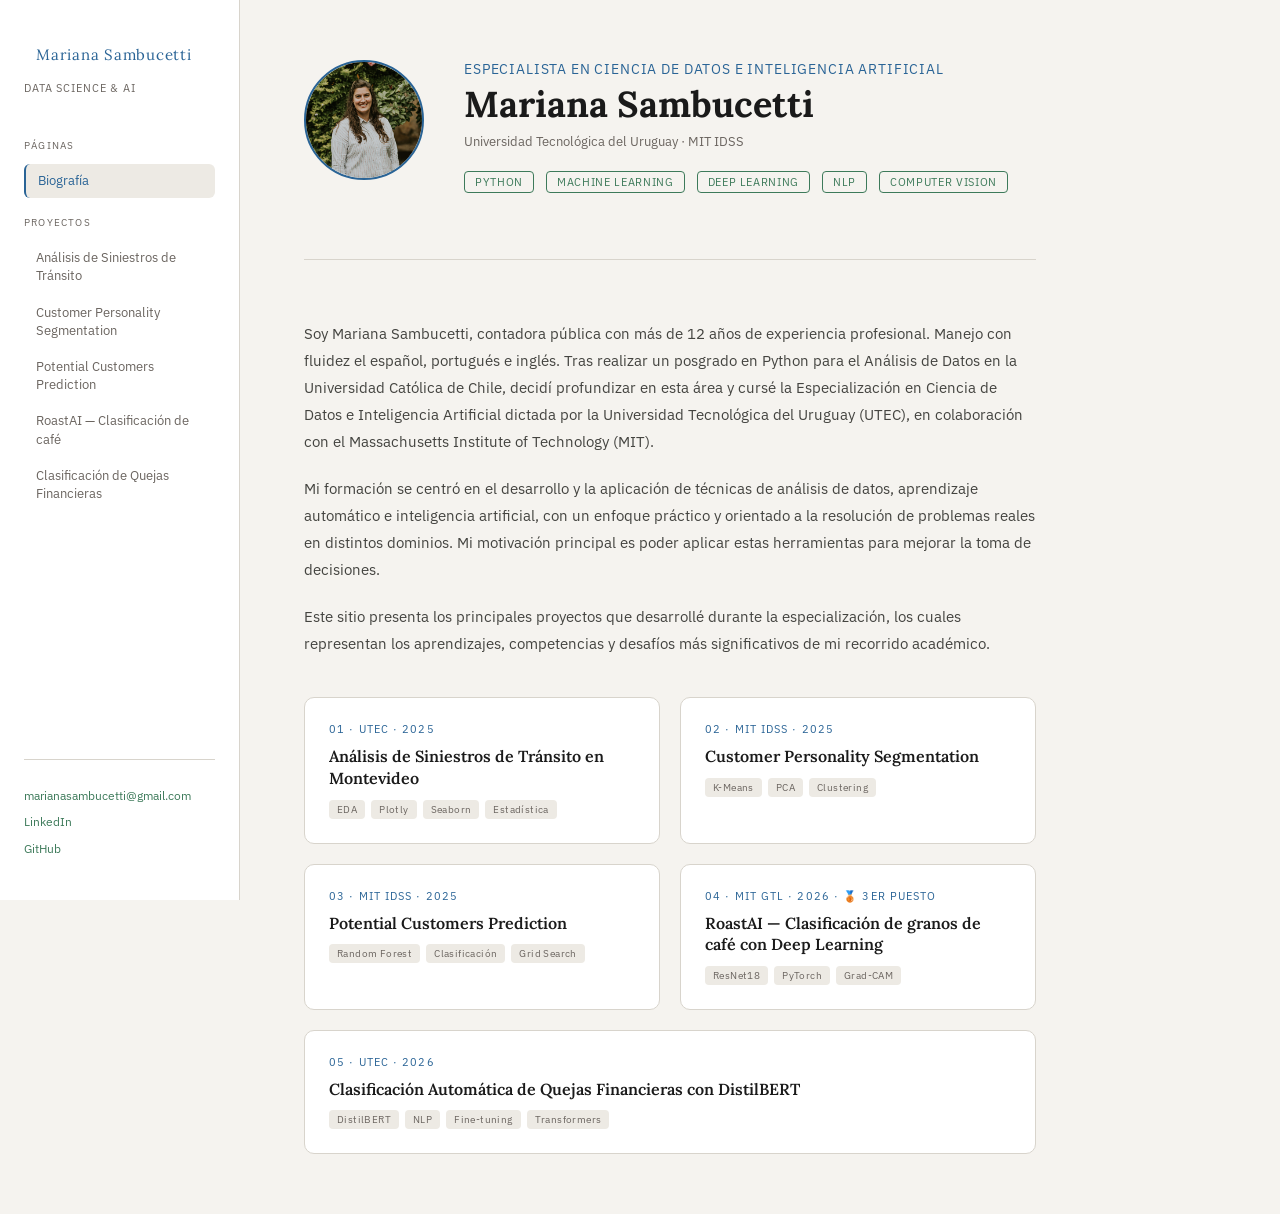
==== index.html @ 3543ed2f "More Files upload" ====
<!DOCTYPE html>
<html lang="es">
<head>
  <meta charset="UTF-8">
  <meta name="viewport" content="width=device-width, initial-scale=1.0">
  <title>Mariana Sambucetti — Data Science & AI</title>
  <link rel="stylesheet" href="style.css">
</head>
<body>

<nav>
  <a href="index.html" class="nav-brand">Mariana Sambucetti</a>
  <div class="nav-sub">Data Science & AI</div>
  <div class="nav-section">Páginas</div>
  <a href="index.html" class="active">Biografía</a>
  <div class="nav-section" style="margin-top:16px">Proyectos</div>
  <a href="siniestros.html">Análisis de Siniestros de Tránsito</a>
  <a href="customer-segmentation.html">Customer Personality Segmentation</a>
  <a href="potential-customers.html">Potential Customers Prediction</a>
  <a href="roast-ai.html">RoastAI — Clasificación de café</a>
  <a href="clasificacion-quejas.html">Clasificación de Quejas Financieras</a>
  <div class="nav-footer">
    <a href="mailto:marianasambucetti@gmail.com">marianasambucetti@gmail.com</a>
    <a href="https://www.linkedin.com/in/mariana-sambucetti/" target="_blank">LinkedIn</a>
    <a href="https://github.com/marianasambucetti" target="_blank">GitHub</a>
  </div>
</nav>

<main>
  <div class="hero">
    <img class="hero-photo" src="img-biografia/9973de826c82386aaa23225d4a81ae26.jpg" alt="Mariana Sambucetti">
    <div>
      <div class="hero-title">Especialista en Ciencia de Datos e Inteligencia Artificial</div>
      <h1 class="hero-name">Mariana Sambucetti</h1>
      <div class="hero-inst">Universidad Tecnológica del Uruguay · MIT IDSS</div>
      <span class="badge">Python</span>
      <span class="badge">Machine Learning</span>
      <span class="badge">Deep Learning</span>
      <span class="badge">NLP</span>
      <span class="badge">Computer Vision</span>
    </div>
  </div>

  <div class="bio">
    <p>Soy Mariana Sambucetti, contadora pública con más de 12 años de experiencia profesional. Manejo con fluidez el español, portugués e inglés. Tras realizar un posgrado en Python para el Análisis de Datos en la Universidad Católica de Chile, decidí profundizar en esta área y cursé la Especialización en Ciencia de Datos e Inteligencia Artificial dictada por la Universidad Tecnológica del Uruguay (UTEC), en colaboración con el Massachusetts Institute of Technology (MIT).</p>
    <p>Mi formación se centró en el desarrollo y la aplicación de técnicas de análisis de datos, aprendizaje automático e inteligencia artificial, con un enfoque práctico y orientado a la resolución de problemas reales en distintos dominios. Mi motivación principal es poder aplicar estas herramientas para mejorar la toma de decisiones.</p>
    <p>Este sitio presenta los principales proyectos que desarrollé durante la especialización, los cuales representan los aprendizajes, competencias y desafíos más significativos de mi recorrido académico.</p>
  </div>

  <div class="projects-grid">

    <a href="siniestros.html" class="project-card">
      <div class="card-num">01 · UTEC · 2025</div>
      <div class="card-title">Análisis de Siniestros de Tránsito en Montevideo</div>
      <div class="card-tags">
        <span class="tag">EDA</span>
        <span class="tag">Plotly</span>
        <span class="tag">Seaborn</span>
        <span class="tag">Estadística</span>
      </div>
    </a>

    <a href="customer-segmentation.html" class="project-card">
      <div class="card-num">02 · MIT IDSS · 2025</div>
      <div class="card-title">Customer Personality Segmentation</div>
      <div class="card-tags">
        <span class="tag">K-Means</span>
        <span class="tag">PCA</span>
        <span class="tag">Clustering</span>
      </div>
    </a>

    <a href="potential-customers.html" class="project-card">
      <div class="card-num">03 · MIT IDSS · 2025</div>
      <div class="card-title">Potential Customers Prediction</div>
      <div class="card-tags">
        <span class="tag">Random Forest</span>
        <span class="tag">Clasificación</span>
        <span class="tag">Grid Search</span>
      </div>
    </a>

    <a href="roast-ai.html" class="project-card">
      <div class="card-num">04 · MIT GTL · 2026 · 🥉 3er puesto</div>
      <div class="card-title">RoastAI — Clasificación de granos de café con Deep Learning</div>
      <div class="card-tags">
        <span class="tag">ResNet18</span>
        <span class="tag">PyTorch</span>
        <span class="tag">Grad-CAM</span>
      </div>
    </a>

    <a href="clasificacion-quejas.html" class="project-card" style="grid-column: 1 / -1">
      <div class="card-num">05 · UTEC · 2026</div>
      <div class="card-title">Clasificación Automática de Quejas Financieras con DistilBERT</div>
      <div class="card-tags">
        <span class="tag">DistilBERT</span>
        <span class="tag">NLP</span>
        <span class="tag">Fine-tuning</span>
        <span class="tag">Transformers</span>
      </div>
    </a>

  </div>
</main>

</body>
</html>
---- style.css ----
@import url('https://fonts.googleapis.com/css2?family=Lora:wght@400;600;700&family=IBM+Plex+Sans:wght@300;400;500&display=swap');

:root {
  --bg: #f5f3ef;
  --surface: #ffffff;
  --surface2: #edeae4;
  --border: #d8d4cc;
  --accent: #2a6496;
  --accent2: #3d7a5a;
  --text: #1a1a1a;
  --text-muted: #6b6560;
  --nav-w: 240px;
}

* { margin: 0; padding: 0; box-sizing: border-box; }

body {
  background: var(--bg);
  color: var(--text);
  font-family: 'IBM Plex Sans', sans-serif;
  font-weight: 400;
  display: flex;
  min-height: 100vh;
}

/* ── NAV LATERAL ── */
nav {
  position: fixed;
  top: 0; left: 0;
  width: var(--nav-w);
  height: 100vh;
  background: var(--surface);
  border-right: 1px solid var(--border);
  display: flex;
  flex-direction: column;
  padding: 36px 24px;
  z-index: 100;
  overflow-y: auto;
}

.nav-brand {
  font-family: 'Lora', serif;
  font-size: 15px;
  color: var(--accent);
  letter-spacing: 0.05em;
  margin-bottom: 8px;
  text-decoration: none;
  display: block;
  line-height: 1.4;
}

.nav-sub {
  font-size: 11px;
  color: var(--text-muted);
  letter-spacing: 0.08em;
  text-transform: uppercase;
  margin-bottom: 36px;
}

.nav-section {
  font-size: 10px;
  letter-spacing: 0.12em;
  text-transform: uppercase;
  color: var(--text-muted);
  margin-bottom: 12px;
  margin-top: 8px;
}

nav a {
  display: block;
  font-size: 13px;
  color: var(--text-muted);
  text-decoration: none;
  padding: 8px 12px;
  border-radius: 6px;
  margin-bottom: 2px;
  transition: all 0.2s;
  line-height: 1.4;
}

nav a:hover, nav a.active {
  color: var(--text);
  background: var(--surface2);
}

nav a.active {
  color: var(--accent);
  border-left: 2px solid var(--accent);
}

.nav-footer {
  margin-top: auto;
  padding-top: 24px;
  border-top: 1px solid var(--border);
  font-size: 12px;
  color: var(--text-muted);
}

.nav-footer a {
  color: var(--accent2) !important;
  font-size: 12px !important;
  padding: 4px 0 !important;
  background: none !important;
}

/* ── MAIN ── */
main {
  margin-left: var(--nav-w);
  flex: 1;
  padding: 60px 64px;
  max-width: 860px;
}

/* ── HERO (index) ── */
.hero {
  display: flex;
  align-items: flex-start;
  gap: 40px;
  margin-bottom: 60px;
  padding-bottom: 60px;
  border-bottom: 1px solid var(--border);
}

.hero-photo {
  width: 120px;
  height: 120px;
  border-radius: 50%;
  object-fit: cover;
  border: 2px solid var(--accent);
  flex-shrink: 0;
}

.hero-name {
  font-family: 'Lora', serif;
  font-size: 36px;
  font-weight: 700;
  line-height: 1.15;
  margin-bottom: 8px;
}

.hero-title {
  font-size: 14px;
  color: var(--accent);
  letter-spacing: 0.06em;
  text-transform: uppercase;
  margin-bottom: 6px;
}

.hero-inst {
  font-size: 13px;
  color: var(--text-muted);
  margin-bottom: 20px;
}

.badge {
  display: inline-block;
  font-size: 11px;
  letter-spacing: 0.06em;
  text-transform: uppercase;
  color: var(--accent2);
  border: 1px solid var(--accent2);
  border-radius: 4px;
  padding: 3px 10px;
  margin-right: 8px;
  margin-bottom: 6px;
}

/* ── TEXTO BIO ── */
.bio p {
  font-size: 15px;
  line-height: 1.8;
  color: #444440;
  margin-bottom: 20px;
}

/* ── GRILLA PROYECTOS (index) ── */
.projects-grid {
  display: grid;
  grid-template-columns: 1fr 1fr;
  gap: 20px;
  margin-top: 40px;
}

.project-card {
  background: var(--surface);
  border: 1px solid var(--border);
  border-radius: 10px;
  padding: 24px;
  text-decoration: none;
  color: var(--text);
  display: block;
  transition: all 0.25s;
  position: relative;
  overflow: hidden;
}

.project-card::before {
  content: '';
  position: absolute;
  top: 0; left: 0; right: 0;
  height: 3px;
  background: linear-gradient(90deg, var(--accent), var(--accent2));
  opacity: 0;
  transition: opacity 0.25s;
}

.project-card:hover {
  border-color: var(--accent);
  transform: translateY(-2px);
  box-shadow: 0 4px 20px rgba(0,0,0,0.10);
}

.project-card:hover::before { opacity: 1; }

.card-num {
  font-size: 11px;
  color: var(--accent);
  letter-spacing: 0.1em;
  text-transform: uppercase;
  margin-bottom: 10px;
}

.card-title {
  font-family: 'Lora', serif;
  font-size: 16px;
  font-weight: 600;
  line-height: 1.35;
  margin-bottom: 10px;
}

.card-tags {
  display: flex;
  flex-wrap: wrap;
  gap: 6px;
}

.tag {
  font-size: 10px;
  background: var(--surface2);
  color: var(--text-muted);
  border-radius: 4px;
  padding: 3px 8px;
  letter-spacing: 0.04em;
}

/* ── PÁGINA PROYECTO ── */
.project-header {
  margin-bottom: 48px;
  padding-bottom: 40px;
  border-bottom: 1px solid var(--border);
}

.project-meta {
  display: flex;
  flex-wrap: wrap;
  gap: 8px;
  margin-bottom: 20px;
}

.meta-item {
  font-size: 12px;
  color: var(--text-muted);
  background: var(--surface);
  border: 1px solid var(--border);
  border-radius: 4px;
  padding: 4px 12px;
}

.project-title {
  font-family: 'Lora', serif;
  font-size: 34px;
  font-weight: 700;
  line-height: 1.2;
  margin-bottom: 16px;
}

.award {
  display: inline-flex;
  align-items: center;
  gap: 8px;
  font-size: 13px;
  color: var(--accent);
  background: rgba(42,100,150,0.08);
  border: 1px solid rgba(42,100,150,0.25);
  border-radius: 6px;
  padding: 6px 14px;
  margin-bottom: 16px;
}

.project-img {
  width: 100%;
  max-height: 280px;
  object-fit: cover;
  border-radius: 8px;
  margin-top: 28px;
  border: 1px solid var(--border);
}

/* ── CONTENIDO PROYECTO ── */
.project-content h2 {
  font-family: 'Lora', serif;
  font-size: 22px;
  font-weight: 600;
  margin: 40px 0 16px;
  color: var(--accent);
}

.project-content p {
  font-size: 15px;
  line-height: 1.85;
  color: #444440;
  margin-bottom: 18px;
}

/* ── RECURSOS ── */
.recursos {
  margin-top: 56px;
  padding: 32px;
  background: var(--surface);
  border: 1px solid var(--border);
  border-radius: 12px;
}

.recursos h3 {
  font-family: 'Lora', serif;
  font-size: 18px;
  margin-bottom: 20px;
  color: var(--text);
}

.recursos-grid {
  display: flex;
  flex-wrap: wrap;
  gap: 12px;
}

.btn {
  display: inline-flex;
  align-items: center;
  gap: 8px;
  padding: 10px 20px;
  border-radius: 7px;
  font-size: 13px;
  font-family: 'IBM Plex Sans', sans-serif;
  font-weight: 500;
  text-decoration: none;
  transition: all 0.2s;
  cursor: pointer;
}

.btn-primary {
  background: var(--accent);
  color: #ffffff;
}

.btn-primary:hover { background: #d4b87e; transform: translateY(-1px); }

.btn-secondary {
  background: var(--surface2);
  color: var(--text);
  border: 1px solid var(--border);
}

.btn-secondary:hover { border-color: var(--accent); color: var(--accent); transform: translateY(-1px); }

/* ── MOBILE ── */
@media (max-width: 768px) {
  nav {
    position: relative;
    width: 100%;
    height: auto;
    border-right: none;
    border-bottom: 1px solid var(--border);
    padding: 20px;
    flex-direction: row;
    flex-wrap: wrap;
    gap: 8px;
  }
  body { flex-direction: column; }
  main { margin-left: 0; padding: 32px 20px; }
  .projects-grid { grid-template-columns: 1fr; }
  .hero { flex-direction: column; gap: 24px; }
}
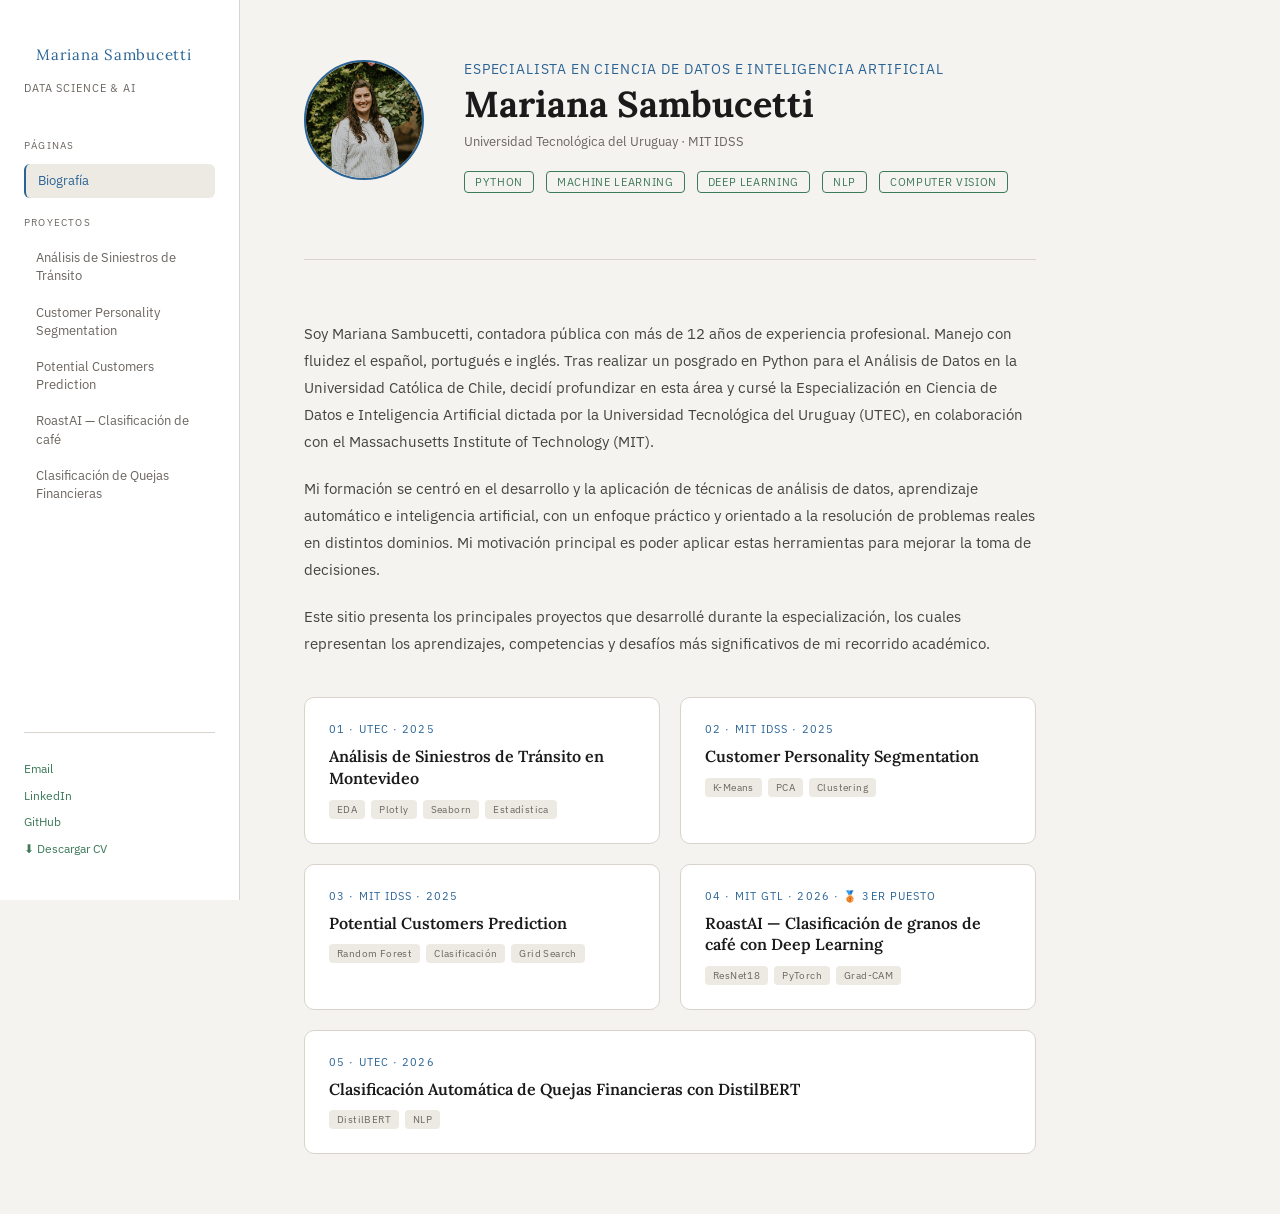
==== commit e7caec08: "Add files via upload" ====
--- a/index.html
+++ b/index.html
@@ -20,9 +20,10 @@
   <a href="roast-ai.html">RoastAI — Clasificación de café</a>
   <a href="clasificacion-quejas.html">Clasificación de Quejas Financieras</a>
   <div class="nav-footer">
-    <a href="mailto:marianasambucetti@gmail.com">marianasambucetti@gmail.com</a>
+    <a href="mailto:marianasambucetti@gmail.com" title="marianasambucetti@gmail.com">Email</a>
     <a href="https://www.linkedin.com/in/mariana-sambucetti/" target="_blank">LinkedIn</a>
     <a href="https://github.com/marianasambucetti" target="_blank">GitHub</a>
+    <a href="cv.pdf" download>⬇ Descargar CV</a>
   </div>
 </nav>
 
@@ -95,14 +96,4 @@
       <div class="card-title">Clasificación Automática de Quejas Financieras con DistilBERT</div>
       <div class="card-tags">
         <span class="tag">DistilBERT</span>
-        <span class="tag">NLP</span>
-        <span class="tag">Fine-tuning</span>
-        <span class="tag">Transformers</span>
-      </div>
-    </a>
-
-  </div>
-</main>
-
-</body>
-</html>
+        <span class="tag">NLP</spa
--- a/style.css
+++ b/style.css
@@ -289,11 +289,12 @@
 
 .project-img {
   width: 100%;
-  max-height: 280px;
-  object-fit: cover;
+  height: auto;
+  object-fit: contain;
   border-radius: 8px;
   margin-top: 28px;
   border: 1px solid var(--border);
+  background: var(--surface2);
 }
 
 /* ── CONTENIDO PROYECTO ── */
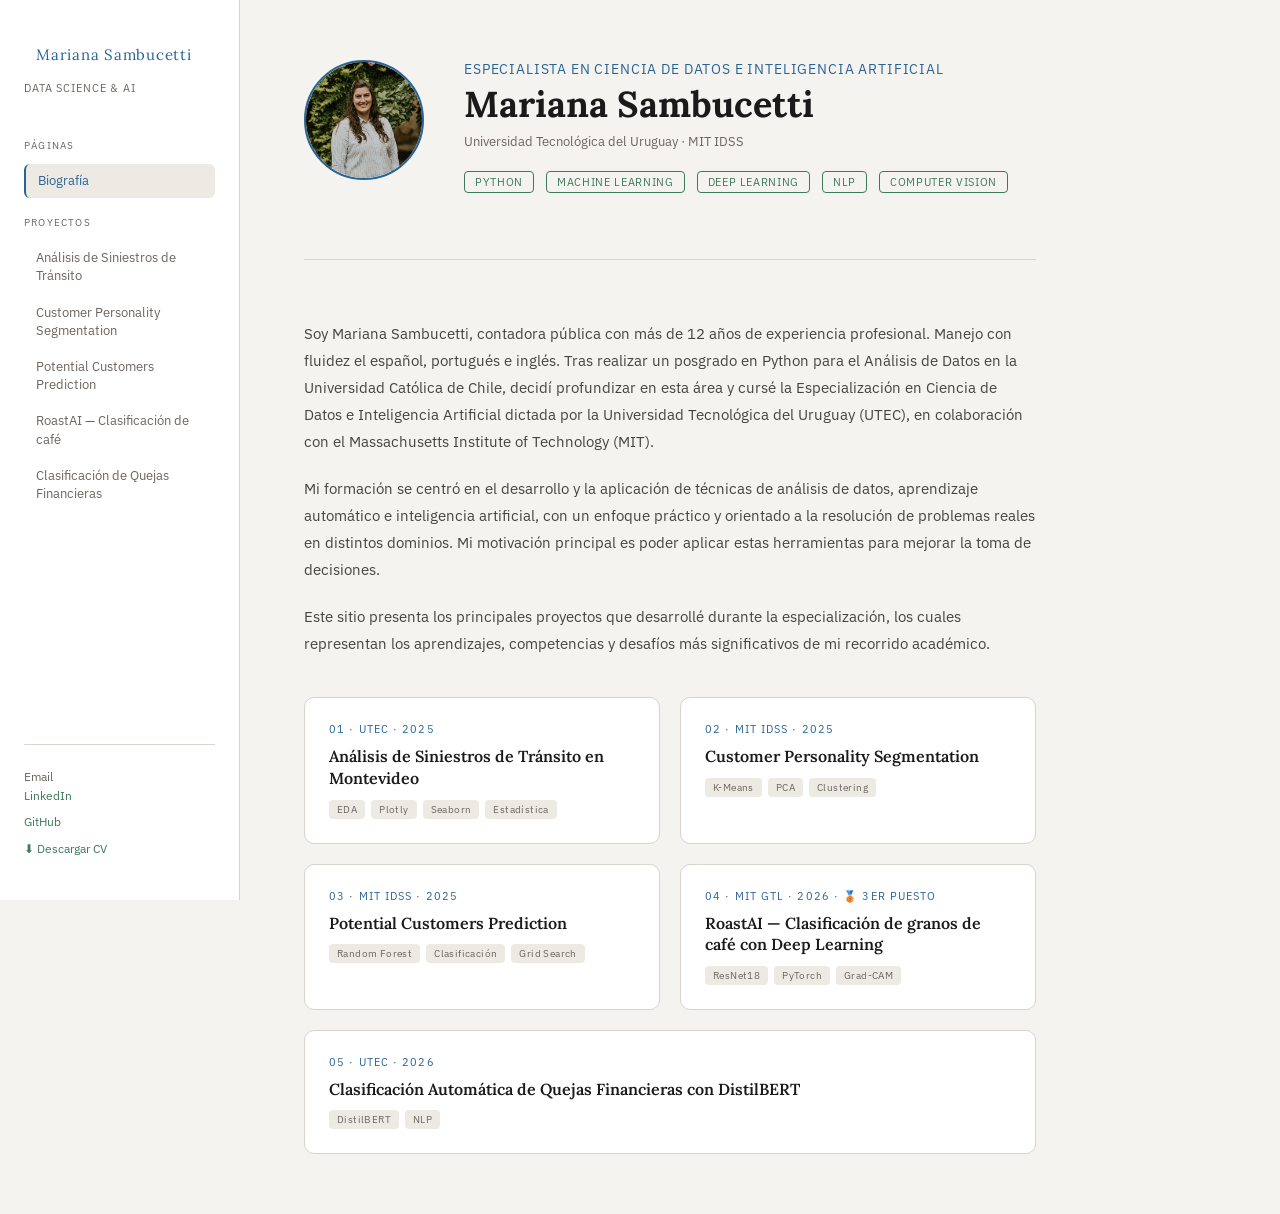
==== commit ffd3ce16: "Add files via upload" ====
--- a/index.html
+++ b/index.html
@@ -20,7 +20,11 @@
   <a href="roast-ai.html">RoastAI — Clasificación de café</a>
   <a href="clasificacion-quejas.html">Clasificación de Quejas Financieras</a>
   <div class="nav-footer">
-    <a href="mailto:marianasambucetti@gmail.com" title="marianasambucetti@gmail.com">Email</a>
+    <span id="email-btn" onclick="
+      navigator.clipboard.writeText('marianasambucetti@gmail.com');
+      this.textContent = '✓ Copiado!';
+      setTimeout(() => this.textContent = 'Email', 2000);
+    " style="cursor:pointer">Email</span>
     <a href="https://www.linkedin.com/in/mariana-sambucetti/" target="_blank">LinkedIn</a>
     <a href="https://github.com/marianasambucetti" target="_blank">GitHub</a>
     <a href="cv.pdf" download>⬇ Descargar CV</a>
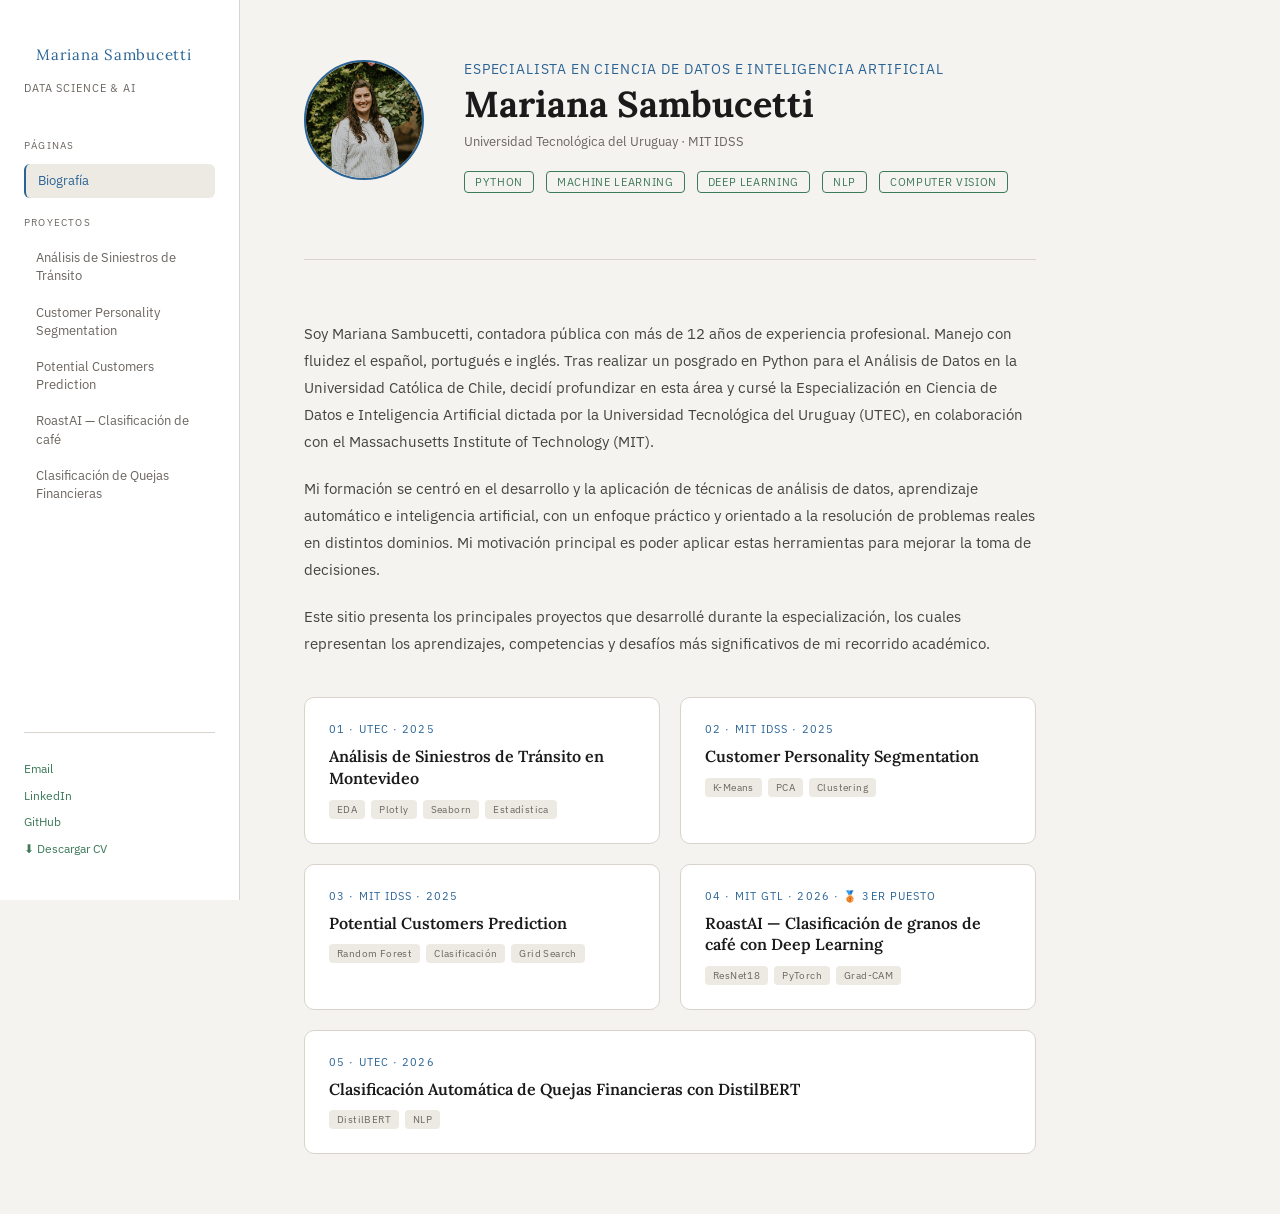
==== commit 721233ed: "Add files via upload" ====
--- a/index.html
+++ b/index.html
@@ -20,11 +20,12 @@
   <a href="roast-ai.html">RoastAI — Clasificación de café</a>
   <a href="clasificacion-quejas.html">Clasificación de Quejas Financieras</a>
   <div class="nav-footer">
-    <span id="email-btn" onclick="
+    <a href="#" id="email-btn" onclick="
+      event.preventDefault();
       navigator.clipboard.writeText('marianasambucetti@gmail.com');
       this.textContent = '✓ Copiado!';
       setTimeout(() => this.textContent = 'Email', 2000);
-    " style="cursor:pointer">Email</span>
+    ">Email</a>
     <a href="https://www.linkedin.com/in/mariana-sambucetti/" target="_blank">LinkedIn</a>
     <a href="https://github.com/marianasambucetti" target="_blank">GitHub</a>
     <a href="cv.pdf" download>⬇ Descargar CV</a>
